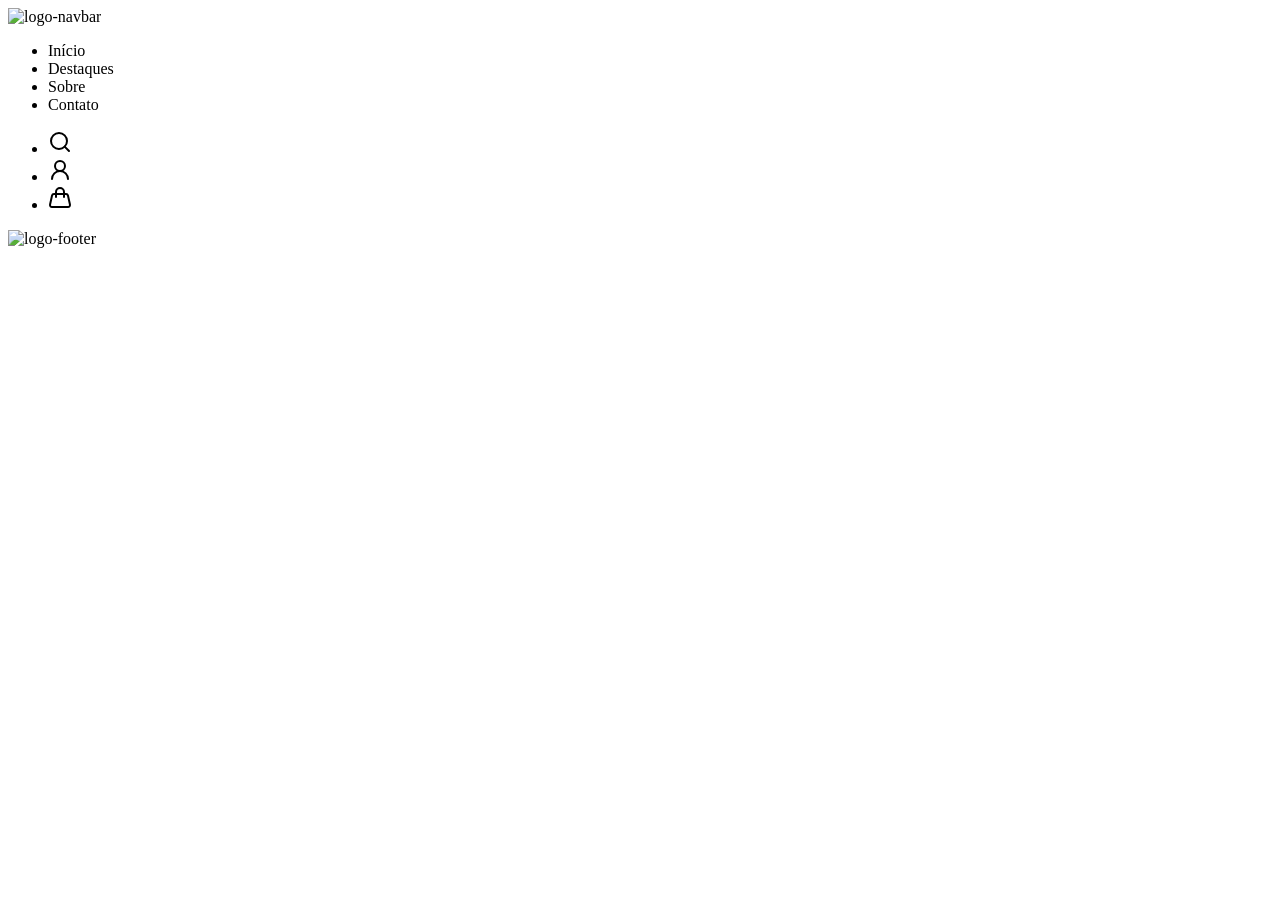
==== SistemaCosmeticos/front-end/index.html @ 5f3898eb "Primeiro Commit - Projeto Cosmético" ====
<!DOCTYPE html>
<html lang="en">
<head>
    <meta charset="UTF-8">
    <meta name="viewport" content="width=device-width, initial-scale=1.0">
    <title>Document</title>
</head>
<header>
    <nav class="nav-bar">
        <div id="logo">
            <img src="" alt="logo-navbar">
        </div>

        <div id="menu">
            <ul>
                <li>Início</li>
                <li>Destaques</li>
                <li>Sobre</li>
                <li>Contato</li>
            </ul>
        </div>

        <div id="user-menu">
            <ul>
                <li><img src="../icons/search.svg" alt="Imagem de icon" width="24" height="24">
                </li>
                <li><img src="../icons/user-round.svg" alt="Imagem de icon" width="24" height="24">
                </li>                
                <li><img src="../icons/handbag.svg" alt="Imagem de icon" width="24" height="24">
                </li>
            </ul>
        </div>
    </nav>
</header>
<body>
    <footer>
        <img src="" alt="logo-footer">
    </footer>    
</body>
</html>
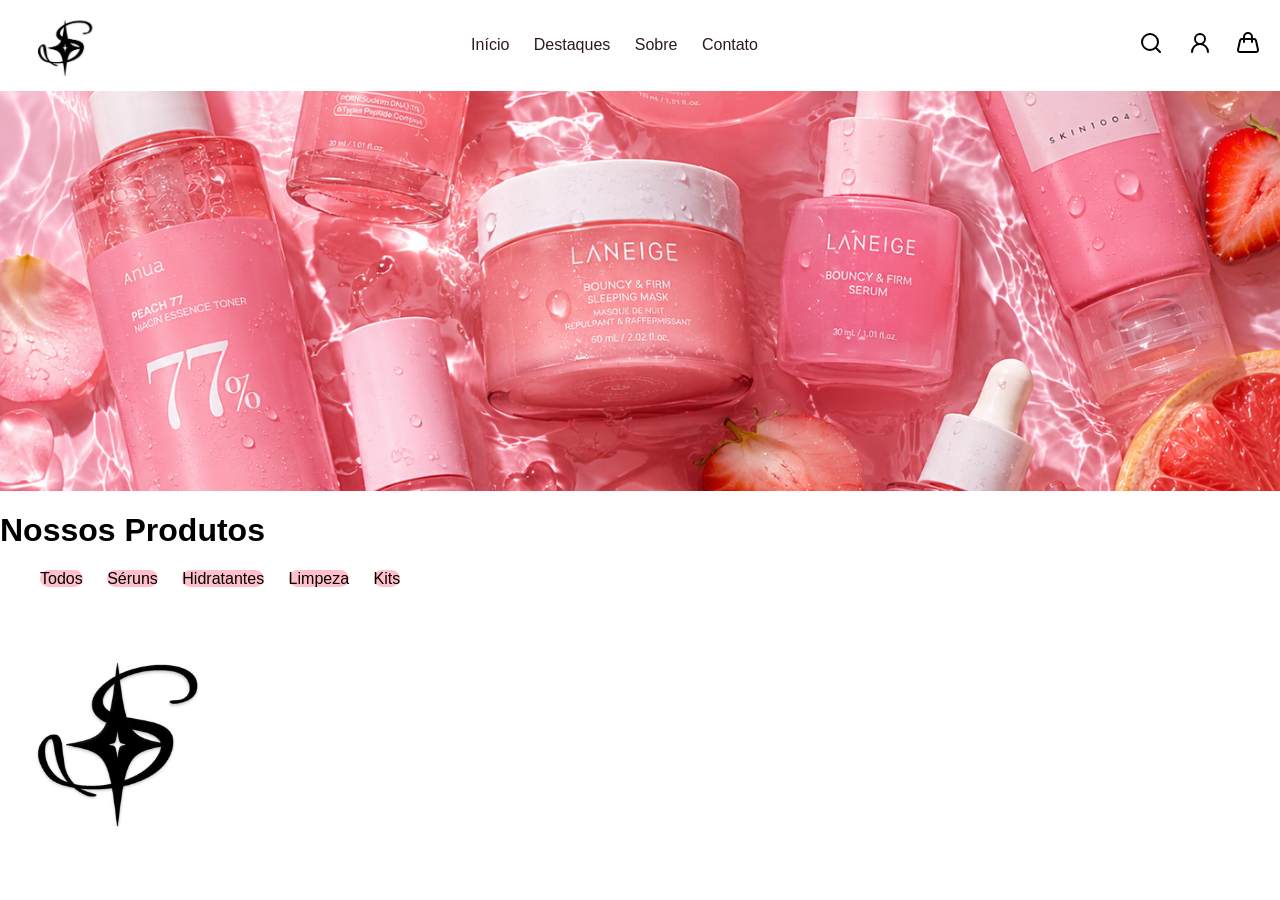
==== commit 61b153f7: "ajustes" ====
--- a/SistemaCosmeticos/front-end/index.html
+++ b/SistemaCosmeticos/front-end/index.html
@@ -4,37 +4,54 @@
     <meta charset="UTF-8">
     <meta name="viewport" content="width=device-width, initial-scale=1.0">
     <title>Document</title>
+    <link rel="stylesheet" href="index.css">
 </head>
 <header>
     <nav class="nav-bar">
         <div id="logo">
-            <img src="" alt="logo-navbar">
+            <img src="../icons/logo.jpg" alt="logo-navbar">
         </div>
 
         <div id="menu">
             <ul>
-                <li>Início</li>
-                <li>Destaques</li>
-                <li>Sobre</li>
-                <li>Contato</li>
+                <li><a href="#">Início</a></li>
+                <li><a href="#">Destaques</a></li>
+                <li><a href="#">Sobre</a></li>
+                <li><a href="#">Contato</a></li>
             </ul>
         </div>
 
         <div id="user-menu">
             <ul>
-                <li><img src="../icons/search.svg" alt="Imagem de icon" width="24" height="24">
-                </li>
-                <li><img src="../icons/user-round.svg" alt="Imagem de icon" width="24" height="24">
-                </li>                
-                <li><img src="../icons/handbag.svg" alt="Imagem de icon" width="24" height="24">
-                </li>
+                <li><a href="#"><img class="icon" src="../icons/search.svg" alt="Imagem de icon"></a></li>
+                <li><a href="#"><img class="icon"  src="../icons/user-round.svg" alt="Imagem de icon"></a></li>
+                <li><a href="carrinho.html"><img class="icon" src="../icons/handbag.svg" alt="Imagem de icon"></a></li>
             </ul>
         </div>
     </nav>
+
+    <div id="first-img">
+        <img src="../icons/first-img-original.png" alt="imagem 1 de propaganda">
+    </div>
+
+    <div>
+        <div>
+            <h1>Nossos Produtos</h1>
+            <div id="mini-menu">
+                <ul>
+                    <li>Todos</li>
+                    <li>Séruns</li>
+                    <li>Hidratantes</li>
+                    <li>Limpeza</li>
+                    <li>Kits</li>
+                </ul>
+            </div>
+        </div>
+    </div>
 </header>
 <body>
-    <footer>
-        <img src="" alt="logo-footer">
+    <footer id="logo-footer">
+        <img src="../icons/logo.jpg" alt="logo-footer">
     </footer>    
 </body>
 </html>
--- a/SistemaCosmeticos/front-end/index.css
+++ b/SistemaCosmeticos/front-end/index.css
@@ -0,0 +1,89 @@
+body {
+    margin: 0;
+    background-color: white;
+    font-family: 'inter', sans-serif;
+}
+
+.nav-bar {
+    display: flex;
+    justify-content: space-between;
+    align-items: center;
+}
+
+.nav-bar li {
+    list-style: none;
+    display: inline;
+    margin-right: 20px;
+        a {
+            text-decoration: none;
+        }
+}
+
+.nav-bar li a{
+    text-decoration: none;
+}
+
+#menu li{
+    margin-right: 20px;
+    a {
+        text-decoration: none;
+        color: #2c191e;
+    }
+}
+
+#menu li a{
+    text-decoration: none;
+    color: #2c191e;
+}
+
+#menu li :hover {
+    color: #C97D93; 
+}
+
+#first-img {
+    width: 100%;
+    height: 400px;
+    overflow: hidden;
+}
+
+#first-img img {
+    width: 100%;
+    height: 100%;
+    object-fit: cover;
+}
+
+#mini-menu li{
+    list-style: none;
+    display: inline;
+    margin-right: 20px;
+    background-color: pink;
+    border-radius: 20px;
+}
+
+#logo {
+    width: 85px;
+    height: auto;
+    margin-left: 25px;
+    overflow: auto;
+}
+
+#logo img {
+    width: 100%;
+    height: auto;
+}
+
+#logo-footer{
+    width: 250px;
+    height: auto;
+    overflow: auto;
+}
+
+#logo-footer img {
+    width: 100%;
+    height: auto;
+}
+
+.icon {
+    width: 24px;
+    height: 24px;
+}
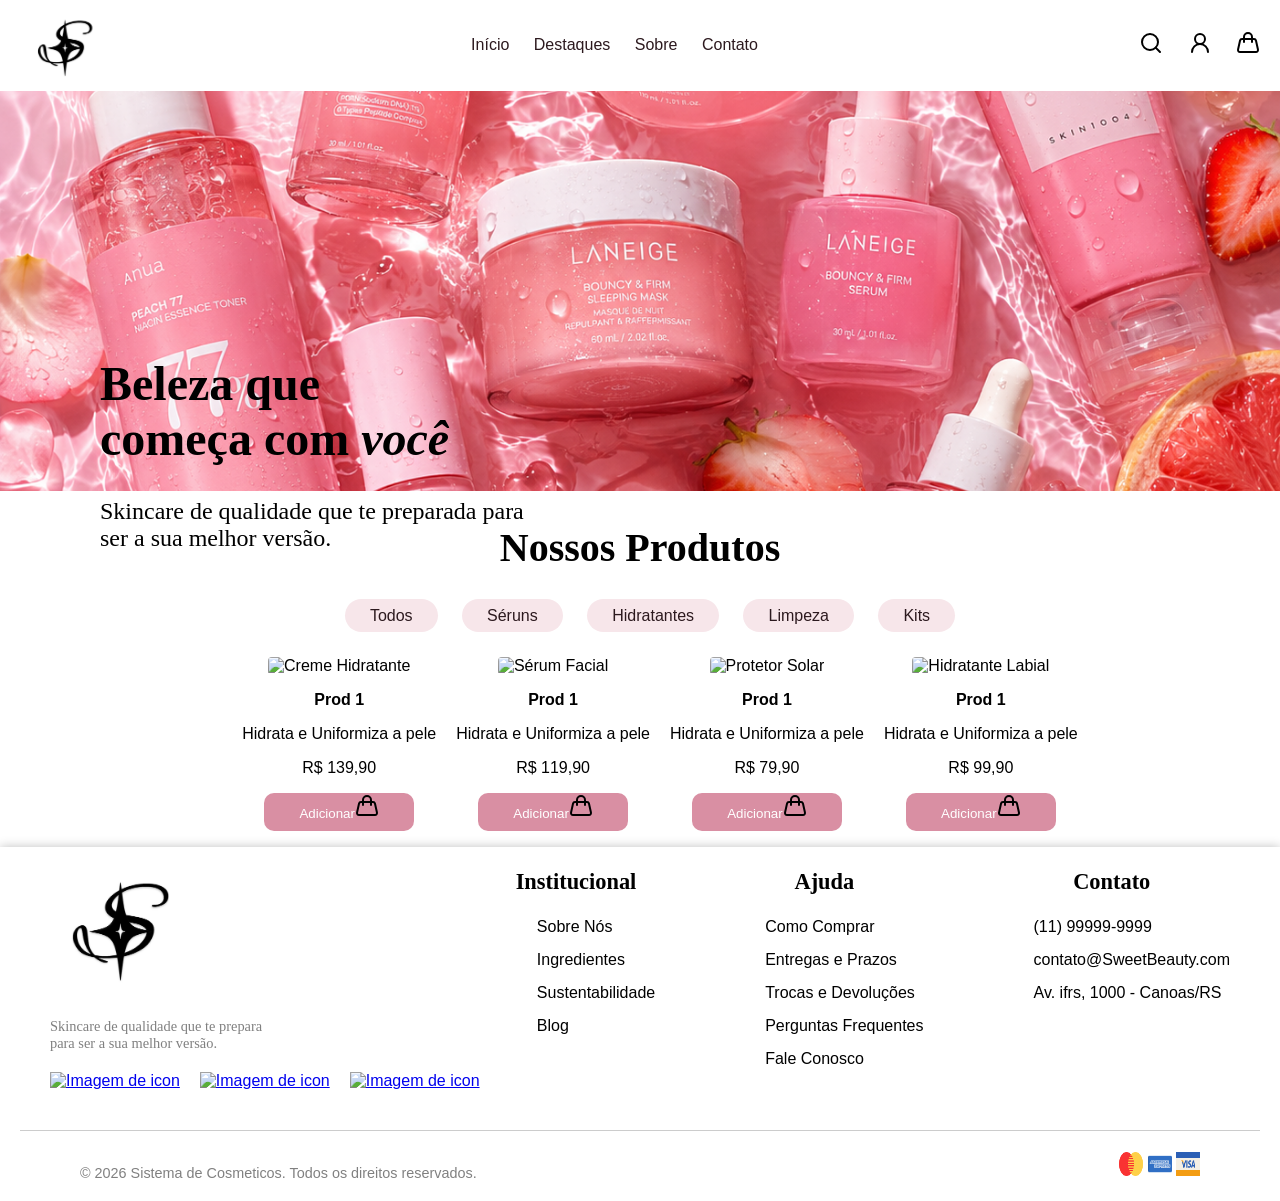
==== commit eb131d8c: "Seção de produtos e footer(imagens novas)" ====
--- a/SistemaCosmeticos/front-end/index.html
+++ b/SistemaCosmeticos/front-end/index.html
@@ -1,57 +1,154 @@
 <!DOCTYPE html>
 <html lang="en">
-<head>
-    <meta charset="UTF-8">
-    <meta name="viewport" content="width=device-width, initial-scale=1.0">
-    <title>Document</title>
-    <link rel="stylesheet" href="index.css">
-</head>
-<header>
-    <nav class="nav-bar">
-        <div id="logo">
-            <img src="../icons/logo.jpg" alt="logo-navbar">
-        </div>
+    <head>
+        <meta charset="UTF-8">
+        <meta name="viewport" content="width=device-width, initial-scale=1.0">
+        <title>Menu Principal</title>
+        <link rel="stylesheet" href="index.css">
+    </head>
+    <header>
+        <nav class="nav-bar">
+            <div id="logo">
+                <img src="../icons/logo.jpg" alt="logo-navbar">
+            </div>
 
-        <div id="menu">
-            <ul>
-                <li><a href="#">Início</a></li>
-                <li><a href="#">Destaques</a></li>
-                <li><a href="#">Sobre</a></li>
-                <li><a href="#">Contato</a></li>
-            </ul>
-        </div>
-
-        <div id="user-menu">
-            <ul>
-                <li><a href="#"><img class="icon" src="../icons/search.svg" alt="Imagem de icon"></a></li>
-                <li><a href="#"><img class="icon"  src="../icons/user-round.svg" alt="Imagem de icon"></a></li>
-                <li><a href="carrinho.html"><img class="icon" src="../icons/handbag.svg" alt="Imagem de icon"></a></li>
-            </ul>
-        </div>
-    </nav>
-
-    <div id="first-img">
-        <img src="../icons/first-img-original.png" alt="imagem 1 de propaganda">
-    </div>
-
-    <div>
-        <div>
-            <h1>Nossos Produtos</h1>
-            <div id="mini-menu">
+            <div id="menu">
                 <ul>
-                    <li>Todos</li>
-                    <li>Séruns</li>
-                    <li>Hidratantes</li>
-                    <li>Limpeza</li>
-                    <li>Kits</li>
+                    <li><a href="#">Início</a></li>
+                    <li><a href="#">Destaques</a></li>
+                    <li><a href="#">Sobre</a></li>
+                    <li><a href="#">Contato</a></li>
                 </ul>
             </div>
-        </div>
-    </div>
-</header>
-<body>
-    <footer id="logo-footer">
-        <img src="../icons/logo.jpg" alt="logo-footer">
-    </footer>    
-</body>
+
+            <div id="user-menu">
+                <ul>
+                    <li><a href="#"><img class="icon" src="../icons/search.svg" alt="Imagem de icon"></a></li>
+                    <li><a href="#"><img class="icon"  src="../icons/user-round.svg" alt="Imagem de icon"></a></li>
+                    <li><a href="carrinho.html"><img class="icon" src="../icons/handbag.svg" alt="Imagem de icon"></a></li>
+                </ul>
+            </div>
+        </nav>
+
+    </header>
+    <body>
+        <main>
+            <div id="first-img">
+                <img src="../icons/first-img-original.png" alt="imagem 1 de propaganda">
+                <div class="banner-text">
+                    <h1>Beleza que <br>começa com <i>você</i></h1>
+                    <p>Skincare de qualidade que te preparada para<br> ser a sua melhor versão.</p>
+                </div>
+            </div>
+
+            <div>
+                <div id="mini-menu">
+                    <h2>Nossos Produtos</h2>
+                    <ul>
+                        <li><a href="#">Todos</a></li>
+                        <li><a href="#">Séruns</a></li>
+                        <li><a href="#">Hidratantes</a></li>
+                        <li><a href="#">Limpeza</a></li>
+                        <li><a href="#">Kits</a></li>
+                    </ul>
+                </div>
+                <div>
+                    <div>
+
+                    </div>
+                    <div class="produtos">
+                        <ul>
+                            <li>
+                                <img src="../icons/cosmetico1.png" alt="Creme Hidratante">
+                                <p><strong>Prod 1</strong></p>
+                                <p>Hidrata e Uniformiza a pele</p>
+                                <p>R$ 139,90</p>
+                                <button>Adicionar<img src="../icons/handbag.svg" alt="handbag"></button>
+                            </li>
+                            <li>
+                                <img src="../icons/cosmetico2.png" alt="Sérum Facial">
+                                <p><strong>Prod 1</strong></p>
+                                <p>Hidrata e Uniformiza a pele</p>
+                                <p>R$ 119,90</p>
+                                <button>Adicionar<img src="../icons/handbag.svg" alt="handbag"></button>
+                            </li>
+                            <li>
+                                <img src="../icons/cosmetico1.png" alt="Protetor Solar">
+                                <p><strong>Prod 1</strong></p>
+                                <p>Hidrata e Uniformiza a pele</p>
+                                <p>R$ 79,90</p>
+                                <button>Adicionar<img src="../icons/handbag.svg" alt="handbag"></button>
+                            </li>
+                            <li>
+                                <img src="../icons/cosmetico2.png" alt="Hidratante Labial">
+                                <p><strong>Prod 1</strong></p>
+                                <p>Hidrata e Uniformiza a pele</p>
+                                <p>R$ 99,90</p>
+                                <button>Adicionar<img src="../icons/handbag.svg" alt="handbag"></button>
+                            </li>                                                        
+                        </ul>
+                    </div>
+                </div>
+            </div>
+        </main>
+
+        
+        <footer>
+            <div id="footer-um">
+                <div id="intro-footer">
+                    <div id="logo-footer">
+                        <img src="../icons/logo.jpg" alt="logo-footer">
+                    </div>
+
+                    <div id="redes-sociais">
+                        <p class="descricao frase">Skincare de qualidade que te prepara<br> para ser a sua melhor versão.</p>
+                        <div id="icon-redes">
+                            <a href="#"><img class="icon" src="../icons/tik-tok.png" alt="Imagem de icon"></a>
+                            <a href="#"><img class="icon" src="../icons/instagram.png" alt="Imagem de icon"></a>
+                            <a href="#"><img class="icon" src="../icons/youtube.png" alt="Imagem de icon"></a>
+                        </div>
+                    </div>
+                </div>
+
+                <div class="topicos">
+                    <div class="topico-footer">
+                        <h3>Institucional</h3>
+                        <ul>
+                            <li>Sobre Nós</li>
+                            <li>Ingredientes</li>
+                            <li>Sustentabilidade</li>
+                            <li>Blog</li>
+                        </ul>
+                    </div>
+                    <div class="topico-footer">
+                        <h3>Ajuda</h3>
+                        <ul>
+                            <li>Como Comprar</li>
+                            <li>Entregas e Prazos</li>
+                            <li>Trocas e Devoluções</li>
+                            <li>Perguntas Frequentes</li>
+                            <li>Fale Conosco</li>
+                        </ul>                
+                    </div>
+                    <div class="topico-footer">
+                        <h3>Contato</h3>
+                        <ul>
+                            <li>(11) 99999-9999</li>
+                            <li>contato@SweetBeauty.com</li>
+                            <li>Av. ifrs, 1000 - Canoas/RS</li>
+                        </ul>                
+                    </div>
+                </div>   
+            </div>
+            <hr>
+            <div id="direitos">
+                <p class="descricao">© 2026 Sistema de Cosmeticos. Todos os direitos reservados.</p>
+                <div class="bandeiras">
+                    <a href="#"><img class="icon" src="../icons/master.png" alt="Imagem de icon"></a>
+                    <a href="#"><img class="icon" src="../icons/american-express.png" alt="Imagem de icon"></a>
+                    <a href="#"><img class="icon" src="../icons/visa.png" alt="Imagem de icon"></a>
+                </div>
+            </div>
+        </footer>    
+    </body>
 </html>
--- a/SistemaCosmeticos/front-end/index.css
+++ b/SistemaCosmeticos/front-end/index.css
@@ -52,12 +52,40 @@
     object-fit: cover;
 }
 
+#mini-menu {
+    display: flex;
+    justify-content: center;
+    flex-direction: column;
+    align-items: center;
+}
+
+h2 {
+    font-family: 'Sorial', serif;
+    font-size: 2.5rem;
+    margin-bottom: 20px;
+}
+
 #mini-menu li{
     list-style: none;
     display: inline;
+
+}
+#mini-menu li a {
     margin-right: 20px;
-    background-color: pink;
-    border-radius: 20px;
+    padding-top: 8px;
+    padding-left: 25px;
+    padding-right: 25px;
+    padding-bottom: 8px;
+    background-color: #F7E6EA;
+    border-radius: 30px;
+    text-decoration: none;
+    color: #2c191e;
+}
+
+
+#mini-menu li a:hover {
+    background-color: #D98FA3;
+    color: white;
 }
 
 #logo {
@@ -72,18 +100,154 @@
     height: auto;
 }
 
-#logo-footer{
-    width: 250px;
-    height: auto;
-    overflow: auto;
-}
-
-#logo-footer img {
-    width: 100%;
-    height: auto;
-}
+
 
 .icon {
     width: 24px;
     height: 24px;
+}
+
+.banner-text {
+    position: absolute;
+    top: 50%;
+    left: 100px;
+    transform: translateY(-50%);
+    text-align: left;
+}
+
+.banner-text h1 {
+    font-family: 'Sorial', serif;
+    font-size: 3rem;
+}
+
+.banner-text p {
+    font-family: 'Sorial', serif;
+    font-size: 1.5rem;
+}
+
+.topicos {
+    display: flex;
+    flex-direction: row;
+    gap: 70px;
+}
+
+.topico-footer h3{
+    text-align: center;
+    font-family: 'Sorial', serif;
+    font-size: 1.4rem;
+}
+
+.topico-footer li{
+    list-style: none;
+    margin-bottom: 15px;
+}
+
+footer {
+    display: flex;
+    justify-content: space-around;
+    flex-direction: column;
+    box-shadow: 0px 0px 10px rgba(0, 0, 0, 0.25);
+}
+
+#redes-sociais {
+    display: flex;
+    flex-direction: column;
+}
+
+#redes-sociais #icon-redes{
+    align-items: center;
+}
+
+#icon-redes {
+    display: flex;
+    flex-direction: row;
+    align-items: center;
+    margin-bottom: 20px;
+    gap: 20px;
+}
+
+#logo-footer{
+    width: 150px;
+    height: auto;
+    overflow: auto;
+}
+
+#intro-footer { 
+    display: flex;
+    flex-direction: column;
+}
+
+#intro-footer #logo-footer img {
+    width: 100%;
+    height: auto;
+}
+
+#footer-um {
+    display: flex;
+    justify-content: space-between;
+    margin-left: 50px;
+    margin-right: 50px;
+}
+
+#direitos {
+    display: flex;
+    flex-direction: row;
+    justify-content: space-between;
+    align-items: center;
+    margin-right: 80px;
+    margin-left: 80px;
+}
+
+.descricao {
+    color: grey;
+    font-size: 0.9rem;
+    margin-bottom: 20px;
+}
+
+.bandeiras {
+    margin-bottom: 20px;
+}
+
+.frase {
+    font-family: 'Sorial', serif;
+}
+
+hr {
+    border: none;
+    border-top: 1px solid #ccc;
+    margin: 20px 20px;
+}
+
+.produtos ul{
+    display: flex;
+    justify-content: row;
+    justify-content: center;
+    gap:20px;
+}
+
+.produtos li {
+    list-style: none;
+    text-align: center;
+}
+
+.produtos li img{
+    max-width: 100%;
+    height: auto;
+    border-radius: 4px;
+}
+
+.produtos li button {
+    border-radius: 10px;
+    border: none;
+    padding-left: 35px;
+    padding-right: 35px;
+    padding-bottom: 10px;
+    align-content: center;
+    background-color: #D98FA3;
+    color: white;
+
+}
+
+.produtos li button img{
+    color: white;
 }
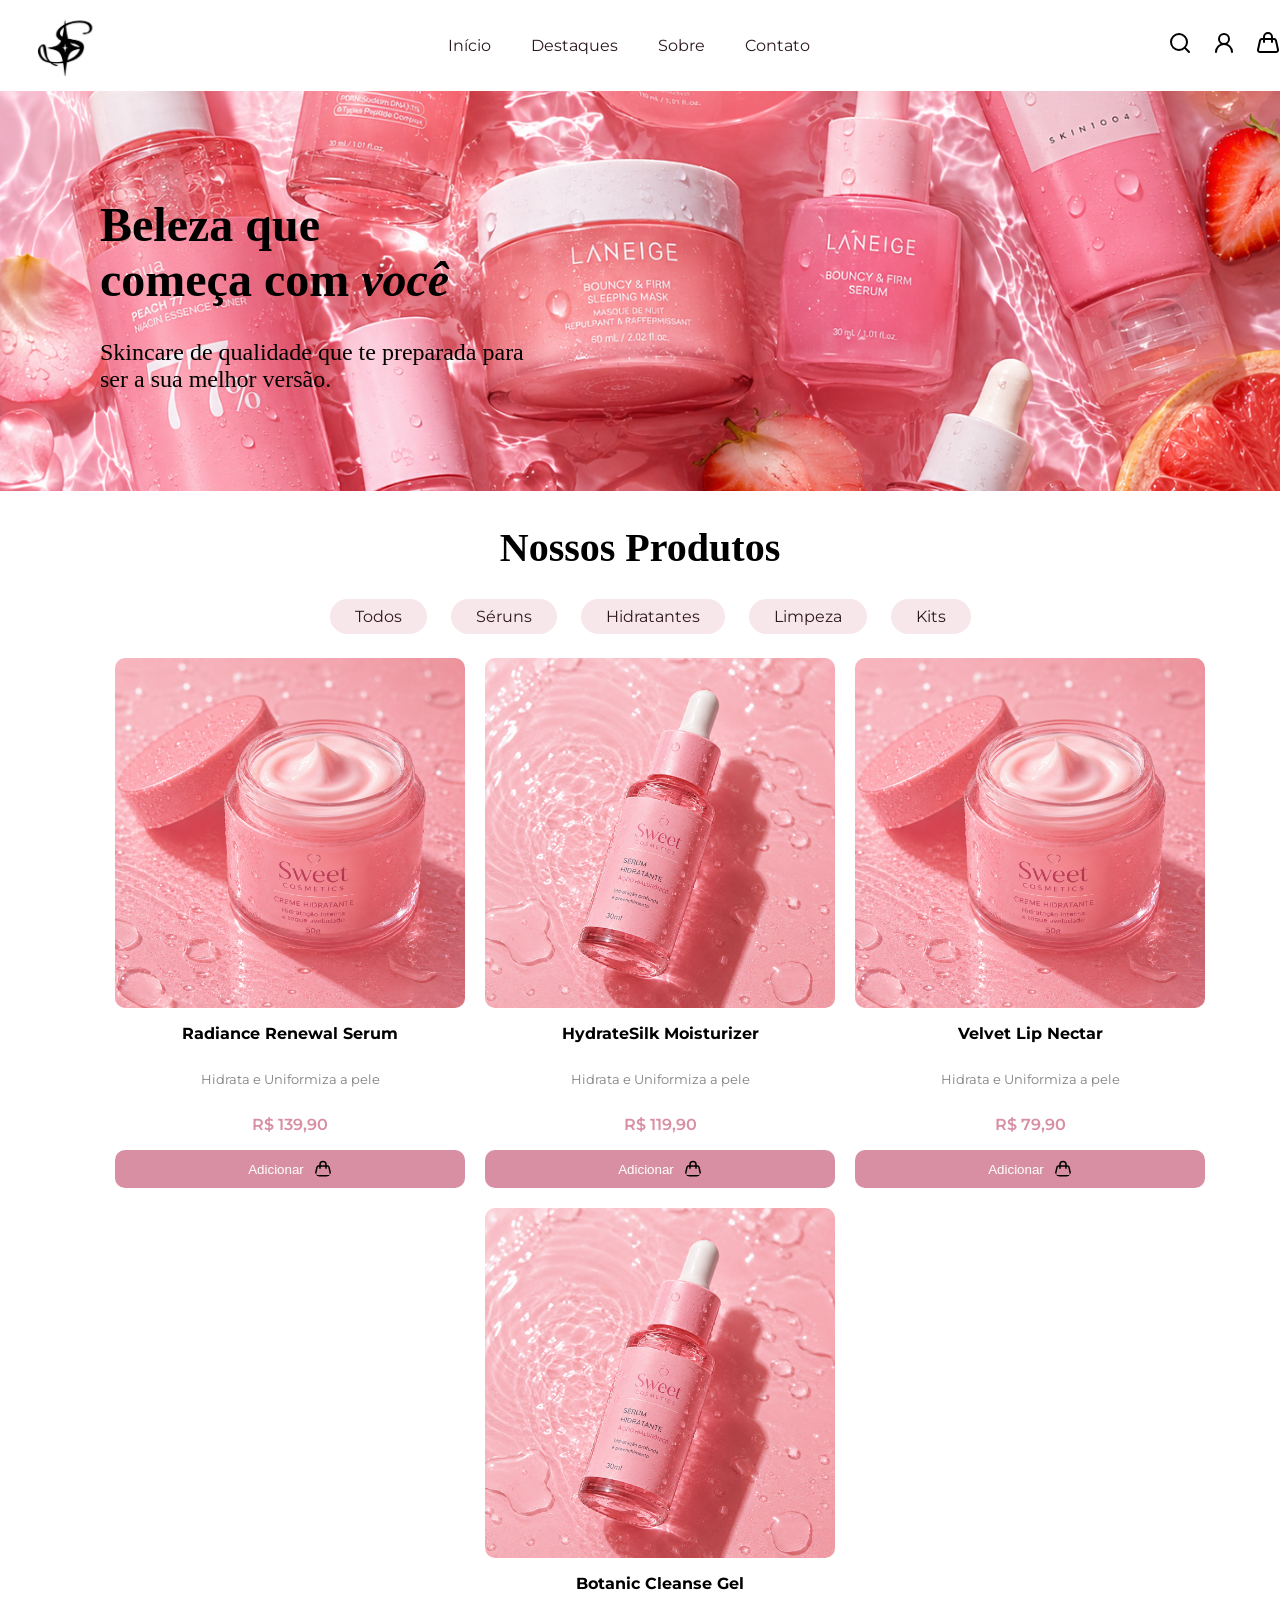
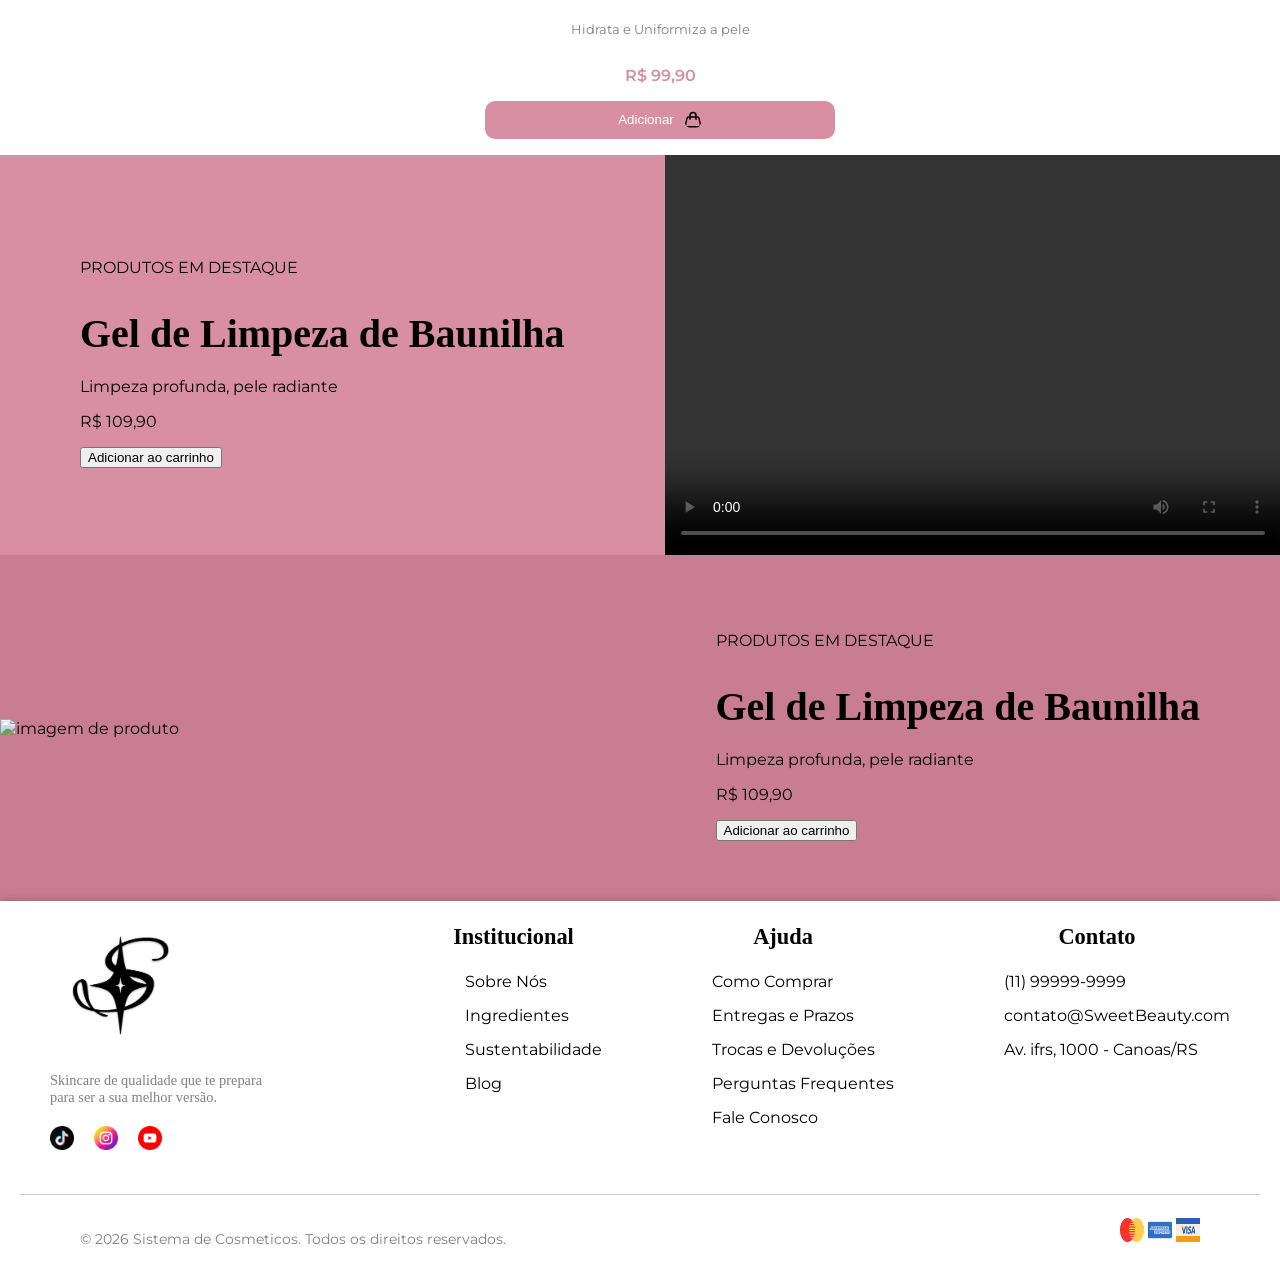
==== commit 0fbec6d1: "Index atualizado" ====
--- a/SistemaCosmeticos/front-end/index.html
+++ b/SistemaCosmeticos/front-end/index.html
@@ -5,6 +5,7 @@
         <meta name="viewport" content="width=device-width, initial-scale=1.0">
         <title>Menu Principal</title>
         <link rel="stylesheet" href="index.css">
+        <link href="https://fonts.googleapis.com/css2?family=Montserrat:wght@400;500;600&family=Poppins:wght@400;500;600&display=swap" rel="stylesheet">
     </head>
     <header>
         <nav class="nav-bar">
@@ -53,42 +54,67 @@
                     </ul>
                 </div>
                 <div>
-                    <div>
-
-                    </div>
                     <div class="produtos">
                         <ul>
                             <li>
                                 <img src="../icons/cosmetico1.png" alt="Creme Hidratante">
-                                <p><strong>Prod 1</strong></p>
-                                <p>Hidrata e Uniformiza a pele</p>
-                                <p>R$ 139,90</p>
+                                <p><strong>Radiance Renewal Serum</strong></p>
+                                <p class="descricao-produto">Hidrata e Uniformiza a pele</p>
+                                <p class="valor-produto">R$ 139,90</p>
                                 <button>Adicionar<img src="../icons/handbag.svg" alt="handbag"></button>
                             </li>
                             <li>
                                 <img src="../icons/cosmetico2.png" alt="Sérum Facial">
-                                <p><strong>Prod 1</strong></p>
-                                <p>Hidrata e Uniformiza a pele</p>
-                                <p>R$ 119,90</p>
+                                <p><strong>HydrateSilk Moisturizer  </strong></p>
+                                <p class="descricao-produto">Hidrata e Uniformiza a pele</p>
+                                <p class="valor-produto">R$ 119,90</p>
                                 <button>Adicionar<img src="../icons/handbag.svg" alt="handbag"></button>
                             </li>
                             <li>
                                 <img src="../icons/cosmetico1.png" alt="Protetor Solar">
-                                <p><strong>Prod 1</strong></p>
-                                <p>Hidrata e Uniformiza a pele</p>
-                                <p>R$ 79,90</p>
+                                <p><strong>Velvet Lip Nectar</strong></p>
+                                <p class="descricao-produto">Hidrata e Uniformiza a pele</p>
+                                <p class="valor-produto">R$ 79,90</p>
                                 <button>Adicionar<img src="../icons/handbag.svg" alt="handbag"></button>
                             </li>
                             <li>
                                 <img src="../icons/cosmetico2.png" alt="Hidratante Labial">
-                                <p><strong>Prod 1</strong></p>
-                                <p>Hidrata e Uniformiza a pele</p>
-                                <p>R$ 99,90</p>
+                                <p><strong>Botanic Cleanse Gel</strong></p>
+                                <p class="descricao-produto">Hidrata e Uniformiza a pele</p>
+                                <p class="valor-produto">R$ 99,90</p>
                                 <button>Adicionar<img src="../icons/handbag.svg" alt="handbag"></button>
                             </li>                                                        
                         </ul>
                     </div>
                 </div>
+            </div>
+
+            <div class="container um">
+                <div class="melhores-container">
+                    <p>PRODUTOS EM DESTAQUE</p>
+                    <h2>Gel de Limpeza de Baunilha</h2>
+                    <p>Limpeza profunda, pele radiante</p>
+                    <p>R$ 109,90</p>
+                    <button>Adicionar ao carrinho</button>
+                </div>
+                <div class="video-container">
+                    <video controls>
+                        <source src="../icons/videos-cosmeticos.mp4" type="video/mp4">
+                    </video>
+                </div>
+            </div>
+
+            <div class="container dois">
+                <div class="img-container">
+                    <img src="../icons/Barenbliss.jpg" alt="imagem de produto">
+                </div>
+                <div class="melhores-container">
+                    <p>PRODUTOS EM DESTAQUE</p>
+                    <h2>Gel de Limpeza de Baunilha</h2>
+                    <p>Limpeza profunda, pele radiante</p>
+                    <p>R$ 109,90</p>
+                    <button>Adicionar ao carrinho</button>
+                </div>                              
             </div>
         </main>
 
--- a/SistemaCosmeticos/front-end/index.css
+++ b/SistemaCosmeticos/front-end/index.css
@@ -1,25 +1,26 @@
 body {
     margin: 0;
     background-color: white;
-    font-family: 'inter', sans-serif;
+    font-family: 'Montserrat', sans-serif;
 }
 
 .nav-bar {
     display: flex;
     justify-content: space-between;
     align-items: center;
+}
+
+.nav-bar ul {
+    display: flex;
+    gap: 20px;
+    padding: 0;
 }
 
 .nav-bar li {
     list-style: none;
-    display: inline;
-    margin-right: 20px;
-        a {
-            text-decoration: none;
-        }
-}
-
-.nav-bar li a{
+}
+
+.nav-bar a {
     text-decoration: none;
 }
 
@@ -44,6 +45,7 @@
     width: 100%;
     height: 400px;
     overflow: hidden;
+    position: relative;
 }
 
 #first-img img {
@@ -113,6 +115,7 @@
     left: 100px;
     transform: translateY(-50%);
     text-align: left;
+    max-width: 90%;    
 }
 
 .banner-text h1 {
@@ -187,6 +190,8 @@
     justify-content: space-between;
     margin-left: 50px;
     margin-right: 50px;
+    flex-wrap: wrap;
+    gap: 30px;    
 }
 
 #direitos {
@@ -220,7 +225,7 @@
 
 .produtos ul{
     display: flex;
-    justify-content: row;
+    flex-wrap: wrap;
     justify-content: center;
     gap:20px;
 }
@@ -228,26 +233,184 @@
 .produtos li {
     list-style: none;
     text-align: center;
+
+    display: flex;
+    flex-direction: column;
+    justify-content: flex-start;
+
+    height: 100%;
+    width: 350px;
+
 }
 
 .produtos li img{
     max-width: 100%;
     height: auto;
-    border-radius: 4px;
+    border-radius: 10px;
 }
 
 .produtos li button {
+    display: flex;
+    align-items: center;
+    justify-content: center;
+    gap: 10px;
+
     border-radius: 10px;
     border: none;
-    padding-left: 35px;
-    padding-right: 35px;
-    padding-bottom: 10px;
-    align-content: center;
+    padding: 10px 20px;
     background-color: #D98FA3;
+    margin-top: auto;
     color: white;
-
-}
-
-.produtos li button img{
-    color: white;
+    cursor: pointer;
+
+}
+.produtos li button:hover {
+    background-color: #F7E6EA;
+    color: black;
+}
+
+.produtos li button img {
+    width: 18px;
+    height: 18px;
+    color: aliceblue;
+}
+
+.descricao-produto {
+    color: grey;
+    font-size: 0.8rem;
+}
+
+.valor-produto {
+    color: #D98FA3;
+    font-weight: 600;
+}
+
+.container {
+    display:flex;
+    flex-direction: row;
+    align-items: center;
+    justify-content: space-between;
+    gap: 20px;
+    margin: 0px;
+}
+
+.um {
+    background-color: #D98FA3;
+}
+
+.dois {
+    background-color: #C97D93;
+}
+
+.melhores-container {
+    margin: 60px 80px;
+}
+
+.video-container {
+    flex: 1;
+    max-width: 800px;
+
+    aspect-ratio: 1 / 1;
+    overflow:hidden;
+    
+    height: 400px;
+}
+
+.video-container video {
+    width: 100%;
+    height: 100%;  
+}
+
+.img-container {
+
+}
+
+@media (max-width: 768px) {
+
+    .nav-bar {
+        flex-direction: column;
+        gap: 15px;
+    }
+
+    #menu ul {
+        flex-wrap: wrap;
+        justify-content: center;
+    }
+
+    #user-menu ul {
+        justify-content: center;
+    }
+
+    #logo {
+        margin-left: 0;
+    }
+}
+
+@media (max-width: 768px) {
+
+    .banner-text {
+        left: 20px;
+        top: 50%;
+        transform: translateY(-50%);
+    }
+
+    .banner-text h1 {
+        font-size: 1.8rem;
+    }
+
+    .banner-text p {
+        font-size: 1rem;
+    }
+}
+
+@media (max-width: 768px) {
+
+    .container {
+        flex-direction: column;
+        text-align: center;
+    }
+
+    .video-container {
+        width: 100%;
+        height: auto;
+    }
+
+    .video-container video {
+        height: auto;
+    }
+}
+
+#footer-um {
+    flex-wrap: wrap;
+    gap: 30px;
+}
+
+@media (max-width: 768px) {
+
+    #footer-um {
+        flex-direction: column;
+        align-items: center;
+        text-align: center;
+        margin-left: 20px;
+        margin-right: 20px;
+    }
+
+    .topicos {
+        flex-direction: column;
+        gap: 30px;
+        align-items: center;
+    }
+
+    #direitos {
+        flex-direction: column;
+        gap: 10px;
+        margin-left: 20px;
+        margin-right: 20px;
+        text-align: center;
+    }
+
+    .bandeiras {
+        display: flex;
+        justify-content: center;
+    }
 }
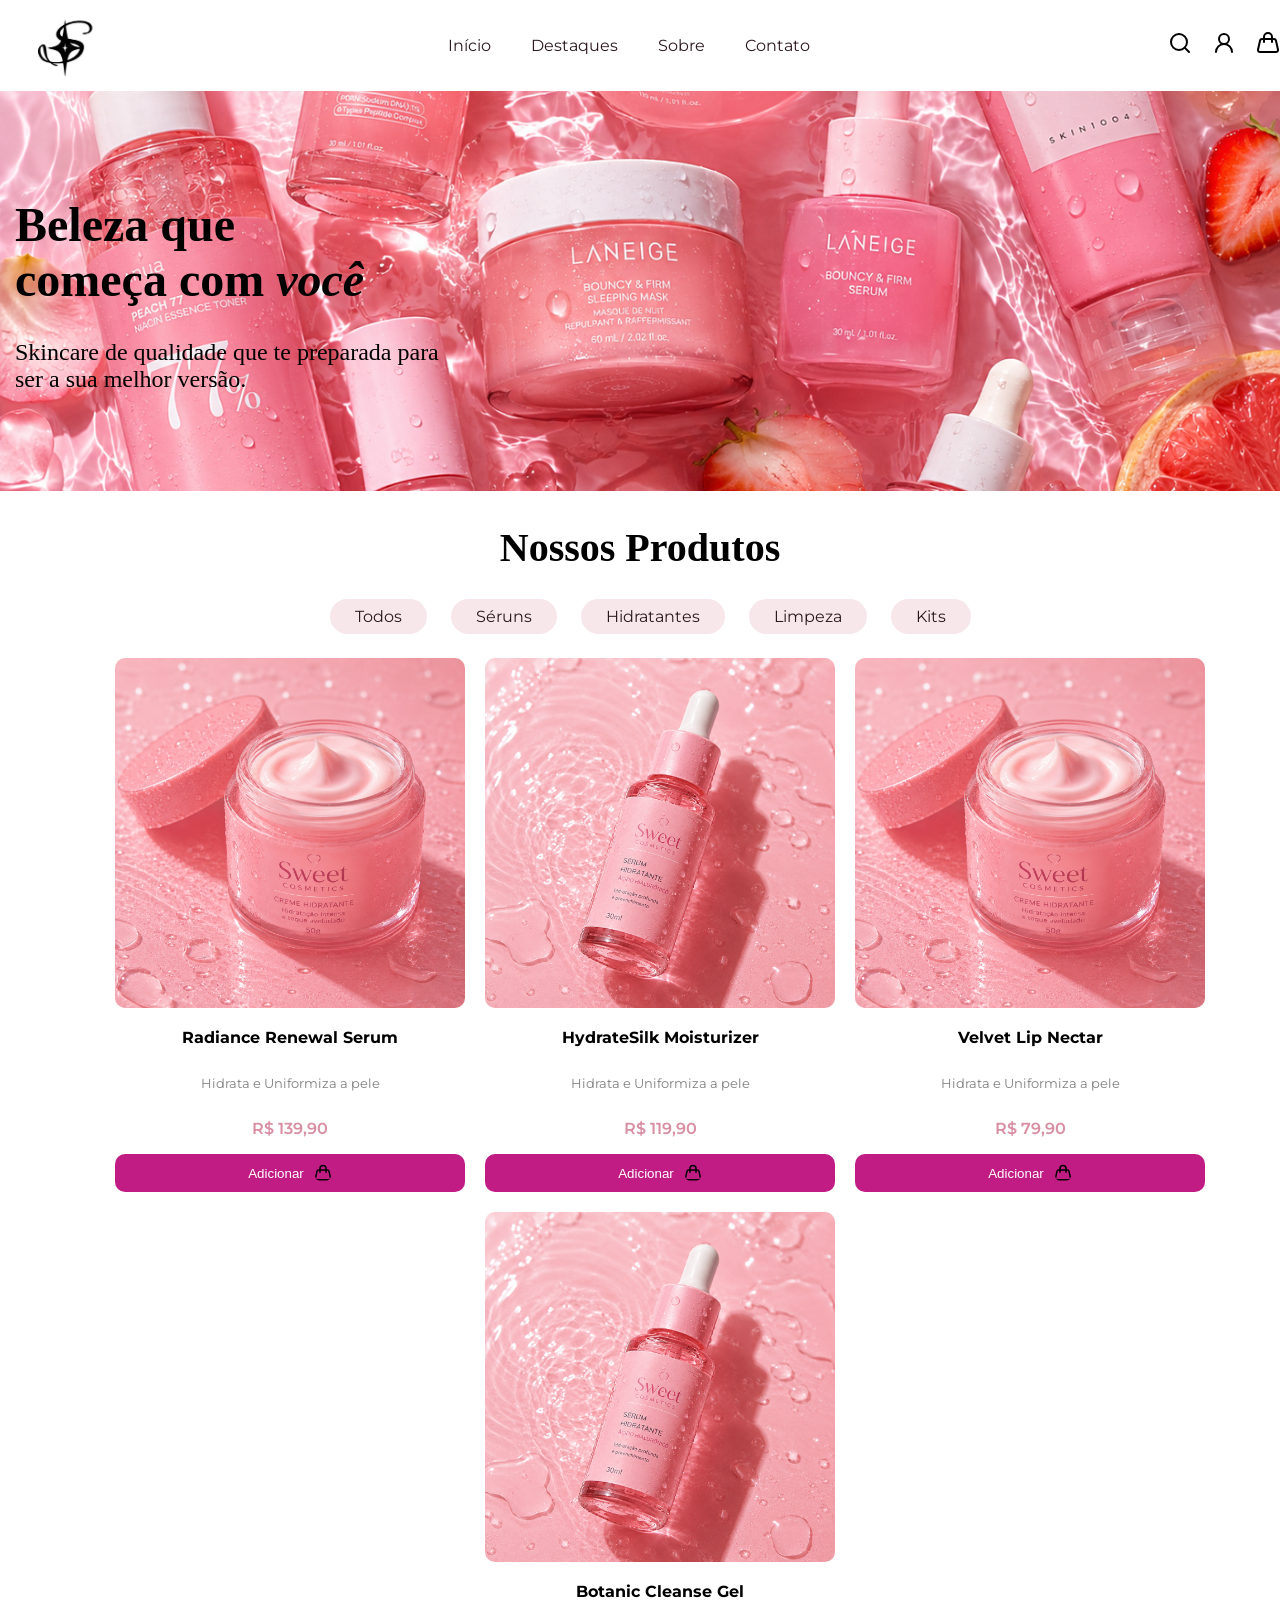
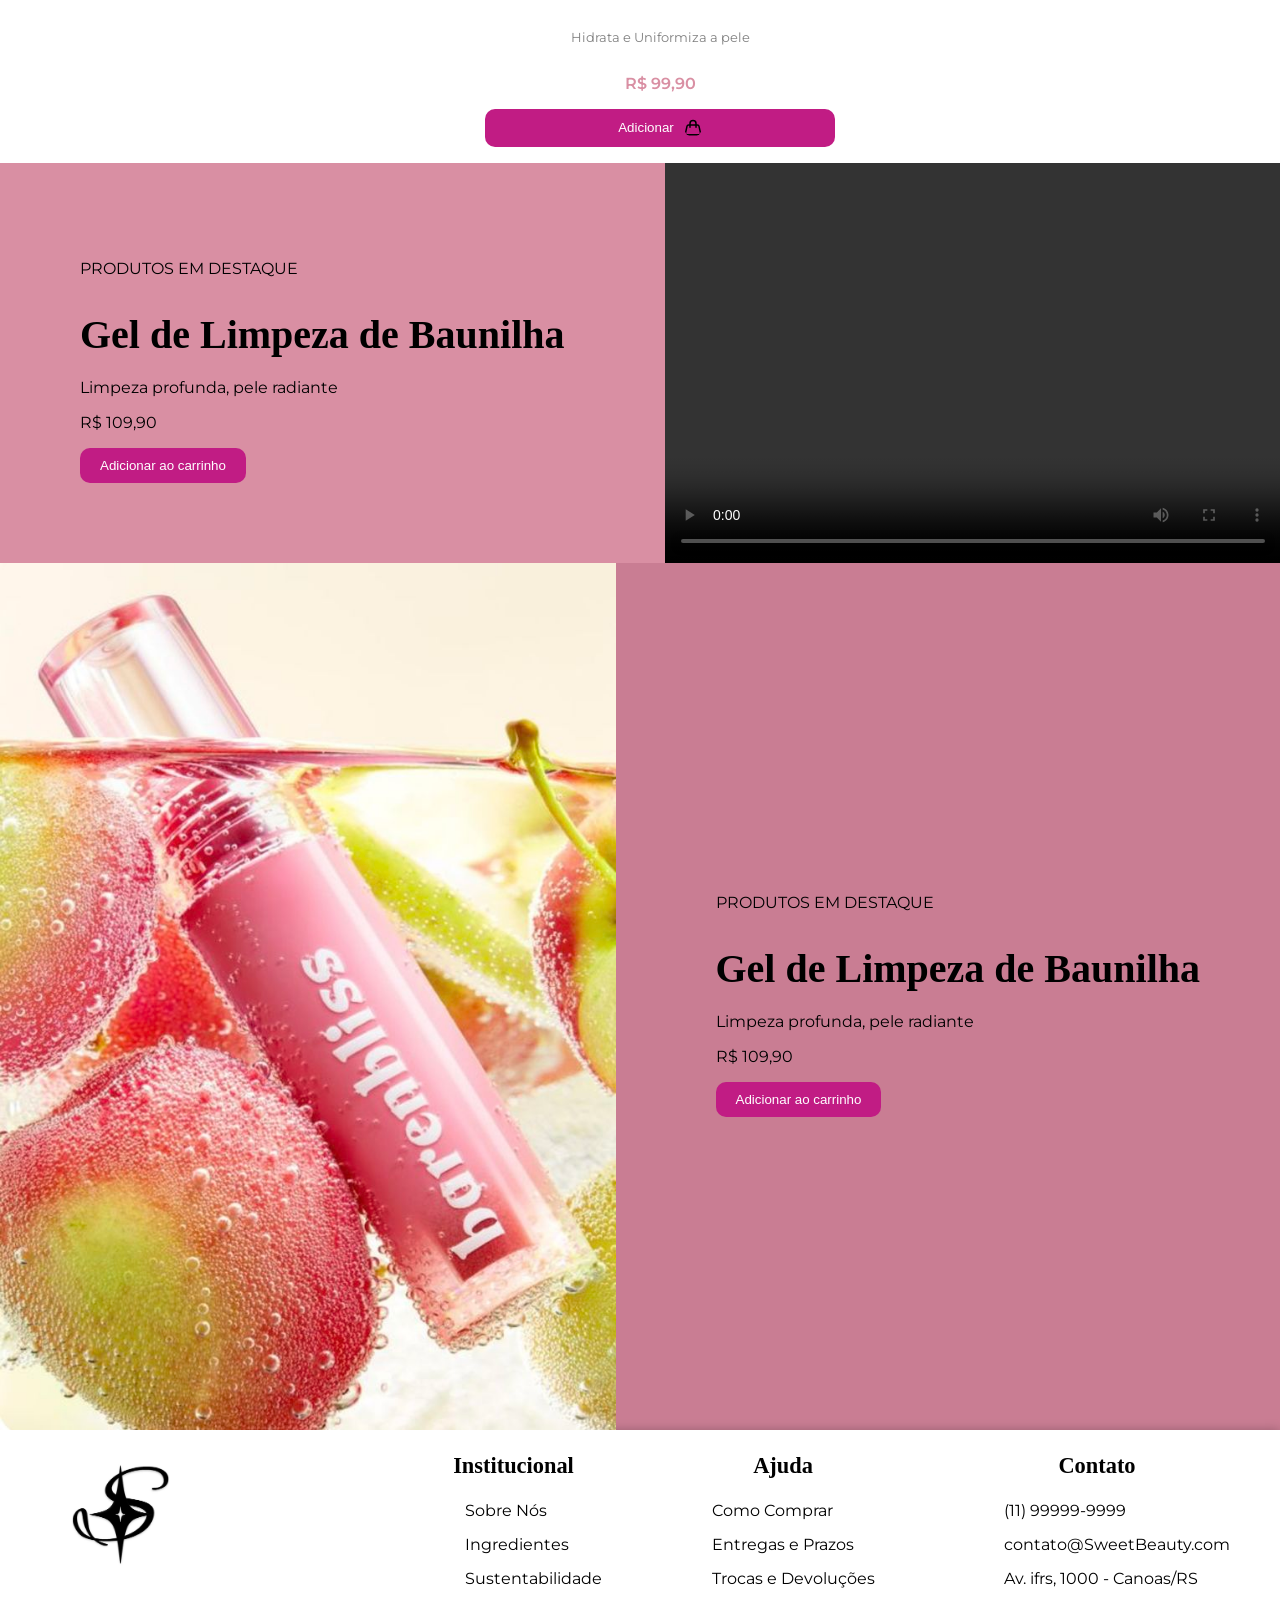
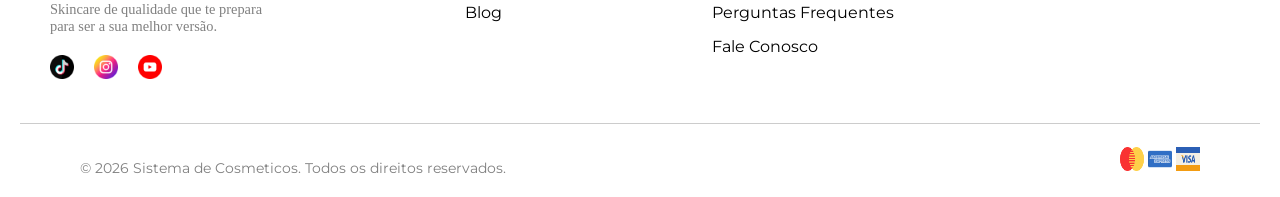
==== commit 02a600a9: "Responsividade concluída de footer e header para mobile e tablet" ====
--- a/SistemaCosmeticos/front-end/index.html
+++ b/SistemaCosmeticos/front-end/index.html
@@ -57,32 +57,32 @@
                     <div class="produtos">
                         <ul>
                             <li>
-                                <img src="../icons/cosmetico1.png" alt="Creme Hidratante">
+                                <a href="../front-end/item/item2.html"><img src="../icons/cosmetico1.png" alt="Creme Hidratante" ></a>
                                 <p><strong>Radiance Renewal Serum</strong></p>
                                 <p class="descricao-produto">Hidrata e Uniformiza a pele</p>
                                 <p class="valor-produto">R$ 139,90</p>
-                                <button>Adicionar<img src="../icons/handbag.svg" alt="handbag"></button>
+                                <button class="button-geral">Adicionar<img src="../icons/handbag.svg" alt="handbag"></button>
                             </li>
                             <li>
-                                <img src="../icons/cosmetico2.png" alt="Sérum Facial">
+                                <a href="../front-end/item/item.html"><img src="../icons/cosmetico2.png" alt="Sérum Facial"></a>
                                 <p><strong>HydrateSilk Moisturizer  </strong></p>
                                 <p class="descricao-produto">Hidrata e Uniformiza a pele</p>
                                 <p class="valor-produto">R$ 119,90</p>
-                                <button>Adicionar<img src="../icons/handbag.svg" alt="handbag"></button>
+                                <button class="button-geral">Adicionar<img src="../icons/handbag.svg" alt="handbag"></button>
                             </li>
                             <li>
-                                <img src="../icons/cosmetico1.png" alt="Protetor Solar">
+                                <a><img src="../icons/cosmetico1.png" alt="Protetor Solar"></a>
                                 <p><strong>Velvet Lip Nectar</strong></p>
                                 <p class="descricao-produto">Hidrata e Uniformiza a pele</p>
                                 <p class="valor-produto">R$ 79,90</p>
-                                <button>Adicionar<img src="../icons/handbag.svg" alt="handbag"></button>
+                                <button class="button-geral">Adicionar<img src="../icons/handbag.svg" alt="handbag"></button>
                             </li>
                             <li>
-                                <img src="../icons/cosmetico2.png" alt="Hidratante Labial">
+                                <a ><img src="../icons/cosmetico2.png" alt="Hidratante Labial"></a>
                                 <p><strong>Botanic Cleanse Gel</strong></p>
                                 <p class="descricao-produto">Hidrata e Uniformiza a pele</p>
                                 <p class="valor-produto">R$ 99,90</p>
-                                <button>Adicionar<img src="../icons/handbag.svg" alt="handbag"></button>
+                                <button class="button-geral">Adicionar<img src="../icons/handbag.svg" alt="handbag"></button>
                             </li>                                                        
                         </ul>
                     </div>
@@ -95,7 +95,7 @@
                     <h2>Gel de Limpeza de Baunilha</h2>
                     <p>Limpeza profunda, pele radiante</p>
                     <p>R$ 109,90</p>
-                    <button>Adicionar ao carrinho</button>
+                    <button class="button-geral">Adicionar ao carrinho</button>
                 </div>
                 <div class="video-container">
                     <video controls>
@@ -113,7 +113,7 @@
                     <h2>Gel de Limpeza de Baunilha</h2>
                     <p>Limpeza profunda, pele radiante</p>
                     <p>R$ 109,90</p>
-                    <button>Adicionar ao carrinho</button>
+                    <button class="button-geral">Adicionar ao carrinho</button>
                 </div>                              
             </div>
         </main>
--- a/SistemaCosmeticos/front-end/index.css
+++ b/SistemaCosmeticos/front-end/index.css
@@ -112,7 +112,8 @@
 .banner-text {
     position: absolute;
     top: 50%;
-    left: 100px;
+    left: 15px;
+    right: 15px;
     transform: translateY(-50%);
     text-align: left;
     max-width: 90%;    
@@ -188,6 +189,7 @@
 #footer-um {
     display: flex;
     justify-content: space-between;
+    align-items: flex-start;
     margin-left: 50px;
     margin-right: 50px;
     flex-wrap: wrap;
@@ -249,7 +251,7 @@
     border-radius: 10px;
 }
 
-.produtos li button {
+.button-geral {
     display: flex;
     align-items: center;
     justify-content: center;
@@ -258,7 +260,7 @@
     border-radius: 10px;
     border: none;
     padding: 10px 20px;
-    background-color: #D98FA3;
+    background-color: #C11C84;
     margin-top: auto;
     color: white;
     cursor: pointer;
@@ -303,6 +305,7 @@
 }
 
 .melhores-container {
+    align-items: center;
     margin: 60px 80px;
 }
 
@@ -321,14 +324,10 @@
     height: 100%;  
 }
 
-.img-container {
-
-}
-
 @media (max-width: 768px) {
 
     .nav-bar {
-        flex-direction: column;
+        flex-direction: row;
         gap: 15px;
     }
 
@@ -402,7 +401,7 @@
     }
 
     #direitos {
-        flex-direction: column;
+        flex-direction: row;
         gap: 10px;
         margin-left: 20px;
         margin-right: 20px;
@@ -413,4 +412,104 @@
         display: flex;
         justify-content: center;
     }
+}
+
+@media (max-width: 480px) {
+    .nav-bar {
+        flex-direction: row;
+        gap: 10px;
+    }
+
+    #menu ul {
+        flex-direction: row;
+        gap: 10px;
+        align-items: center;
+    }
+
+    #menu ul li {
+        font-size: auto;
+    }    
+
+    #user-menu ul {
+        justify-content: center;
+    }
+
+    .banner-text {
+        left: 15px;
+        top: 50%;
+        transform: translateY(-50%);
+    }
+
+    .banner-text h1 {
+        font-size: 1.4rem;
+    }
+
+    .banner-text p {
+        font-size: 0.9rem;
+    }
+
+    #first-img {
+        height: 250px;
+    }
+
+    #mini-menu ul {
+        display: flex;
+        flex-wrap: wrap;
+        justify-content: center;
+        gap: 10px;
+        padding: 0 10px;
+    }
+
+    #mini-menu li a {
+        padding: 6px 15px;
+        font-size: 0.8rem;
+    }
+
+    .produtos li {
+        width: 100%;
+        max-width: 300px;
+    }
+
+    .container {
+        flex-direction: column;
+        text-align: center;
+    }
+
+    .melhores-container {
+        margin: 30px 15px;
+    }
+
+    .video-container {
+        width: 100%;
+        height: auto;
+    }
+
+    #footer-um {
+        margin: 0 15px;
+    }
+
+    #direitos {
+        margin: 0 15px;
+    }
+
+    .img-container {
+        width: 100%;
+    }
+
+    .img-container img {
+        height: auto;
+    }
+}
+
+.img-container {
+    flex: 1;
+    max-width: 100%;
+    overflow: hidden;
+}
+
+.img-container img {
+    width: 100%;
+    height: 100%;
+    object-fit: cover;
+    display: block;
 }
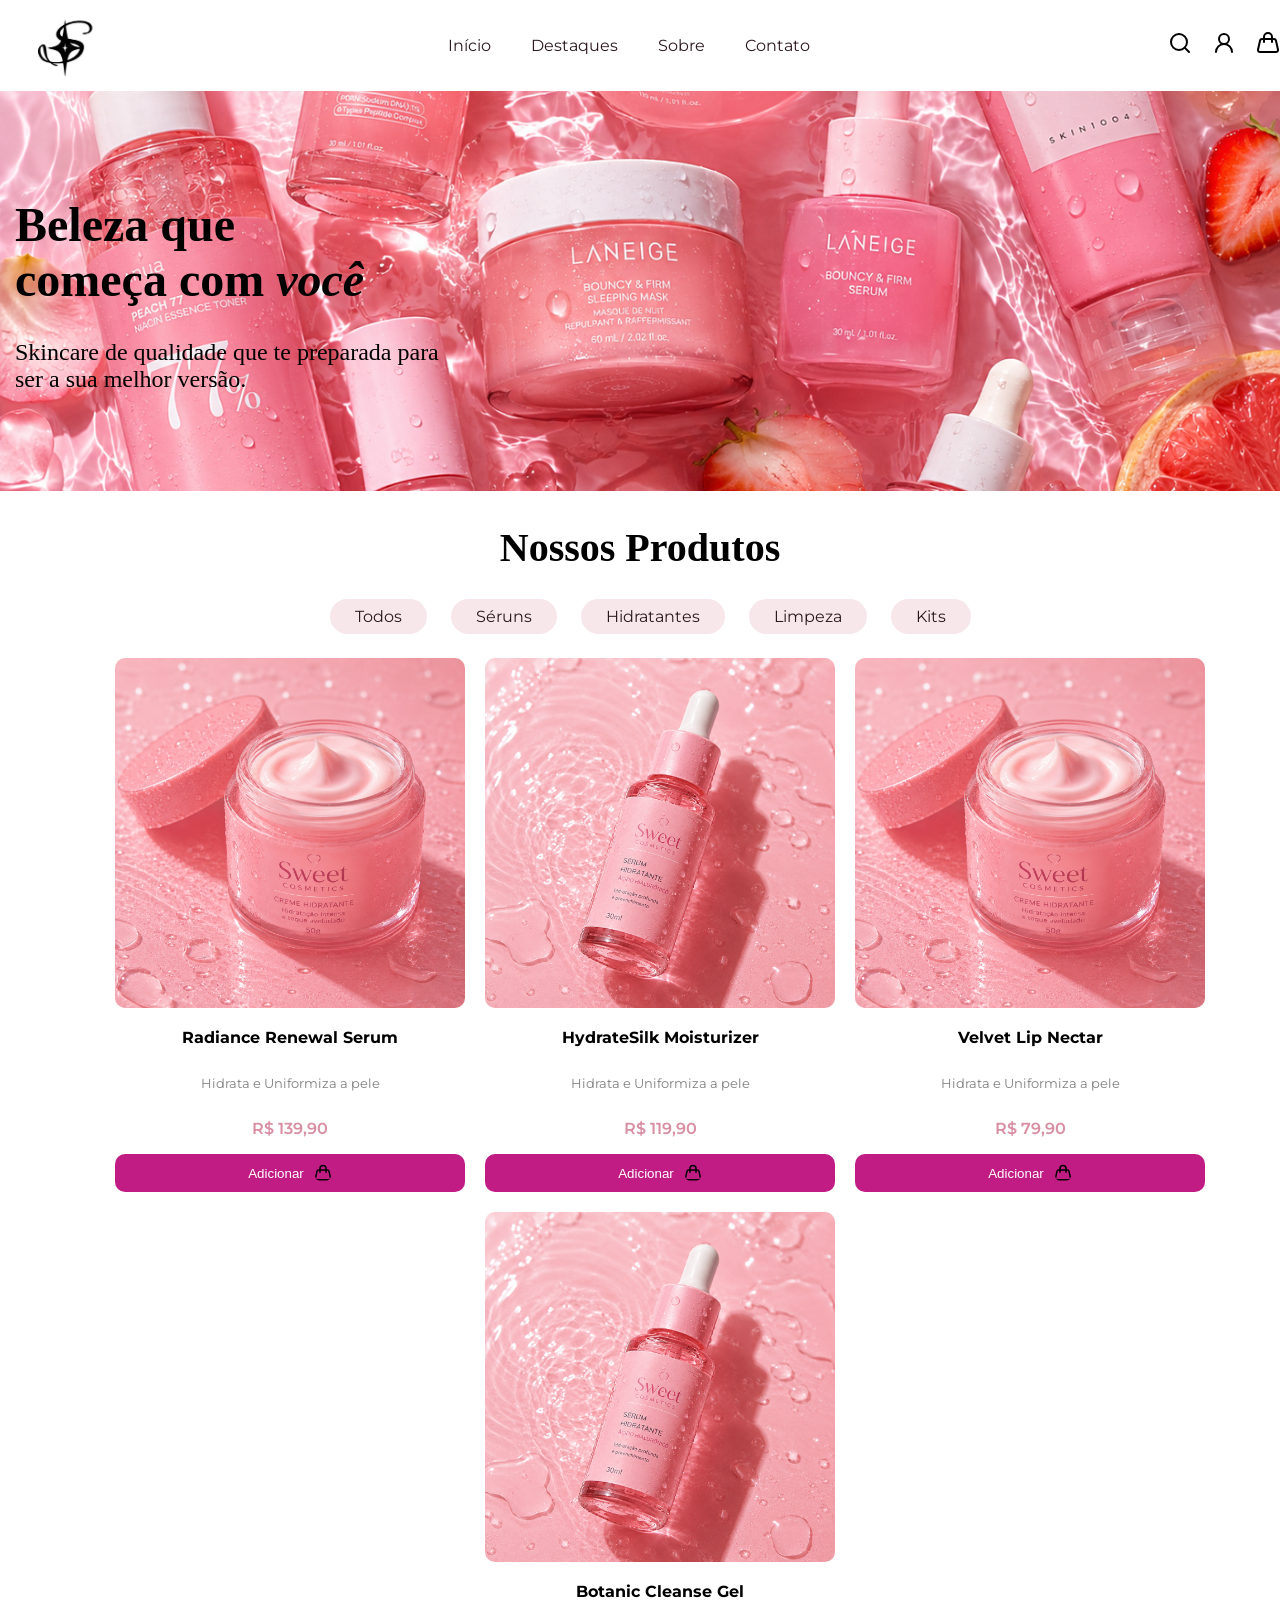
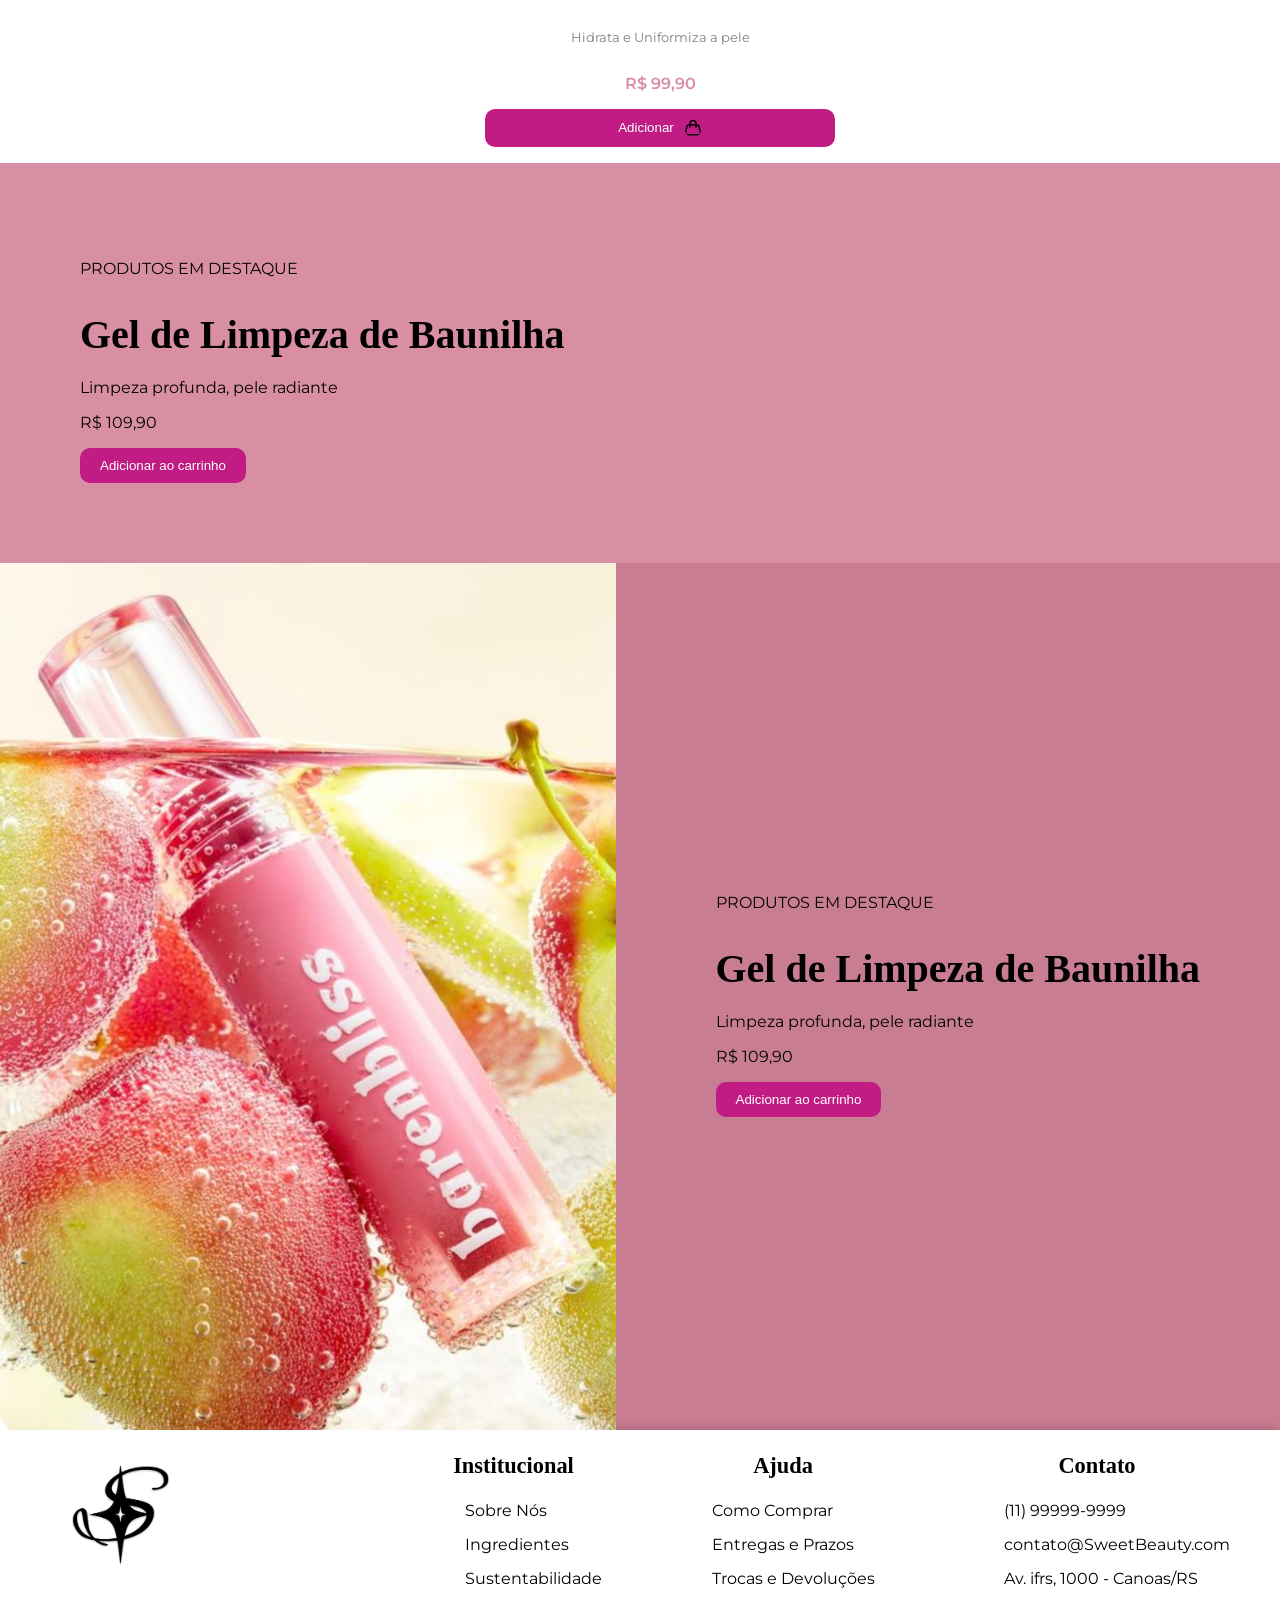
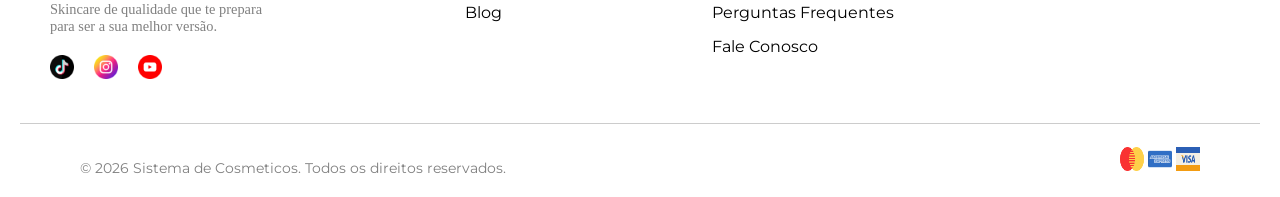
==== commit 2d7e4f49: "commit video novamente" ====
--- a/SistemaCosmeticos/front-end/index.html
+++ b/SistemaCosmeticos/front-end/index.html
@@ -98,9 +98,16 @@
                     <button class="button-geral">Adicionar ao carrinho</button>
                 </div>
                 <div class="video-container">
-                    <video controls>
-                        <source src="../icons/videos-cosmeticos.mp4" type="video/mp4">
-                    </video>
+                    <iframe 
+                        title="vimeo-player" 
+                        src="https://player.vimeo.com/video/576276016?h=50ae3d34fa" 
+                        width="640" 
+                        height="360" 
+                        frameborder="0" 
+                        referrerpolicy="strict-origin-when-cross-origin" 
+                        allow="autoplay; fullscreen; picture-in-picture; clipboard-write; encrypted-media; web-share"   
+                        allowfullscreen>
+                    </iframe>
                 </div>
             </div>
 
--- a/SistemaCosmeticos/front-end/index.css
+++ b/SistemaCosmeticos/front-end/index.css
@@ -26,10 +26,6 @@
 
 #menu li{
     margin-right: 20px;
-    a {
-        text-decoration: none;
-        color: #2c191e;
-    }
 }
 
 #menu li a{
